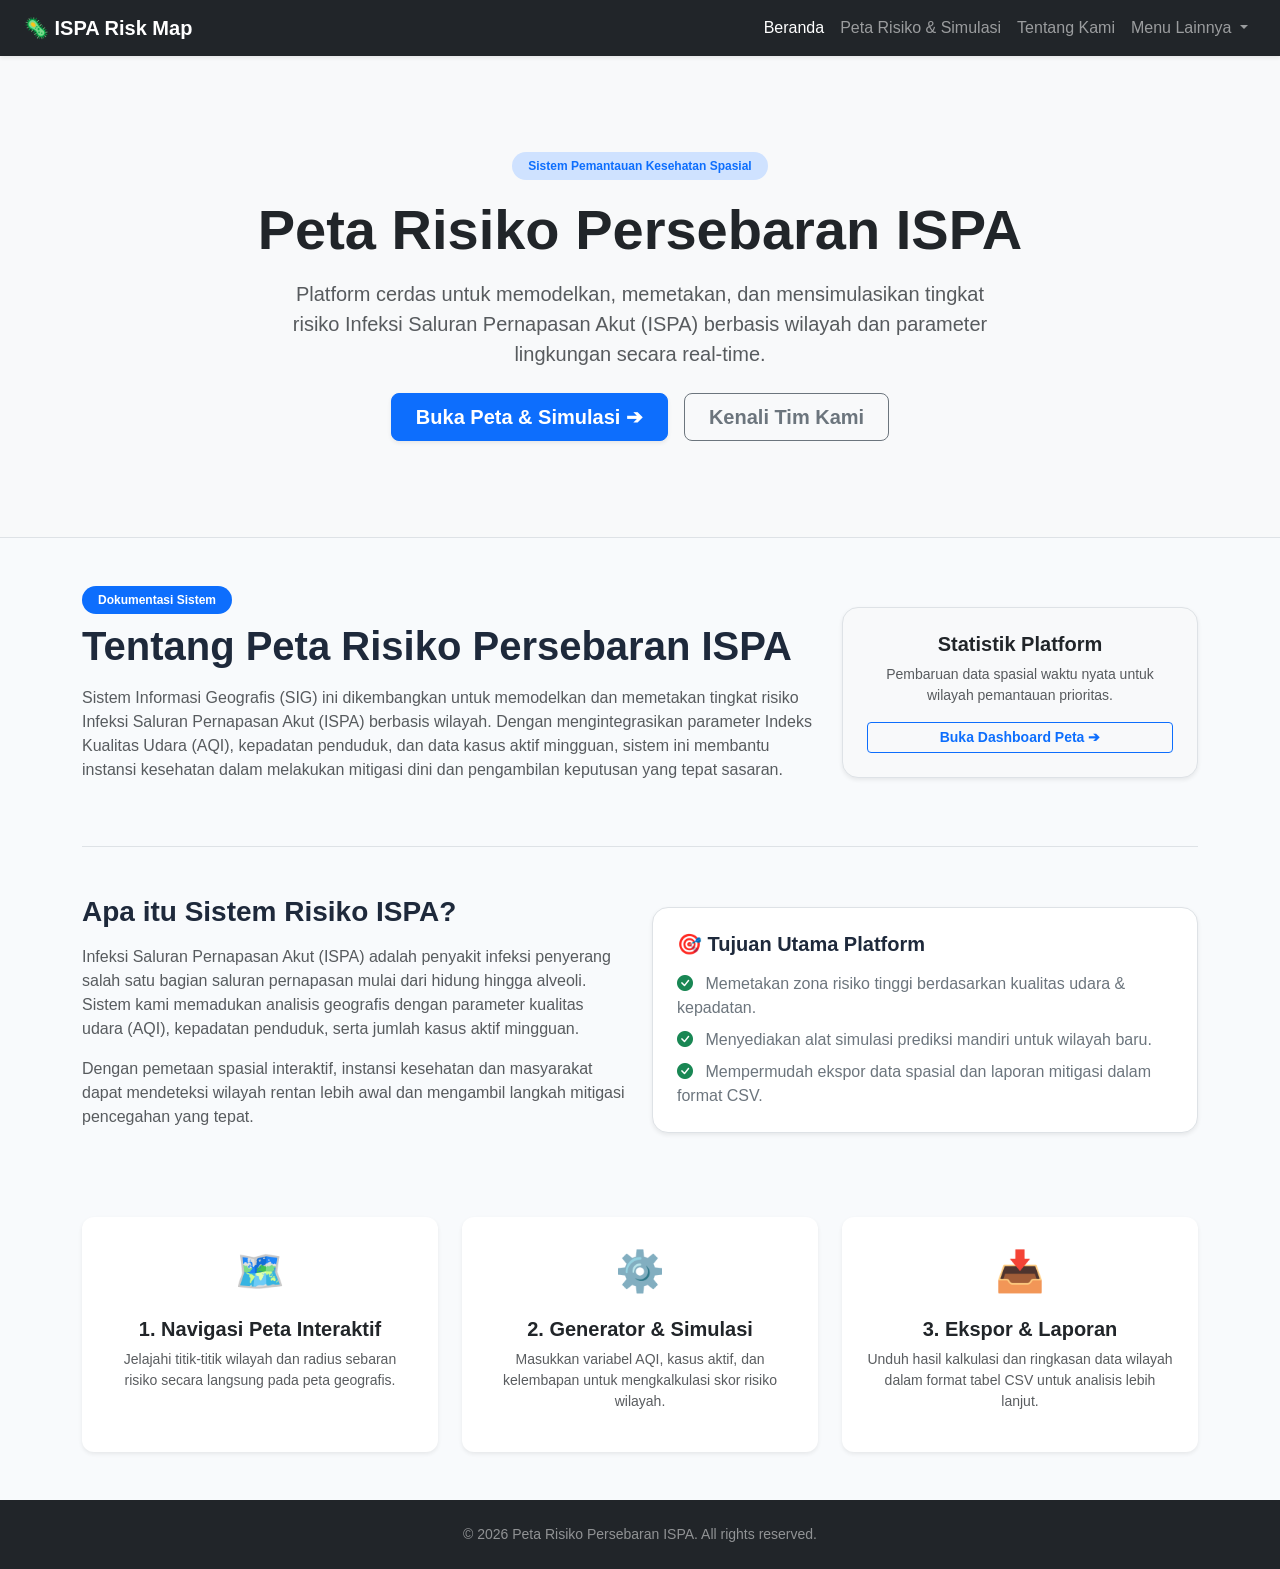
==== pages/index.html @ e72dc07f "Add three page files and some photo asset file" ====
<!DOCTYPE html>
<html lang="id">
<head>
    <meta charset="UTF-8">
    <meta name="viewport" content="width=device-width, initial-scale=1.0">
    <title>Peta Risiko Persebaran ISPA - Beranda</title>
    <!-- Bootstrap CSS -->
    <link rel="stylesheet" href="../css/bootstrap.min.css">
    <!-- Bootstrap Icons -->
    <link rel="stylesheet" href="https://cdn.jsdelivr.net/npm/bootstrap-icons@1.11.3/font/bootstrap-icons.min.css">
    <!-- Custom CSS -->
    <link rel="stylesheet" href="index.css">
</head>
<body>

    <!-- Navbar Standar Navigasi Antarhalaman -->
    <nav class="navbar navbar-expand-lg navbar-dark bg-dark shadow-sm">
        <div class="container-fluid px-4">
            <a class="navbar-brand fw-bold" href="index.html">🦠 ISPA Risk Map</a>
            <button class="navbar-toggler" type="button" data-bs-toggle="collapse" data-bs-target="#navbarNav" aria-controls="navbarNav" aria-expanded="false" aria-label="Toggle navigation">
                <span class="navbar-toggler-icon"></span>
            </button>
            <div class="collapse navbar-collapse" id="navbarNav">
                <ul class="navbar-nav ms-auto">
                    <li class="nav-item">
                        <a class="nav-link active" href="index.html">Beranda</a>
                    </li>
                    <li class="nav-item">
                        <a class="nav-link" href="generator.html">Peta Risiko & Simulasi</a>
                    </li>
                    <li class="nav-item">
                        <a class="nav-link" href="about.html">Tentang Kami</a>
                    </li>
                    <!-- Dropdown Vertical Menu Standar -->
                    <li class="nav-item dropdown">
                        <a class="nav-link dropdown-toggle" href="#" id="navbarDropdown" role="button" data-bs-toggle="dropdown" aria-expanded="false">
                            Menu Lainnya
                        </a>
                        <ul class="dropdown-menu dropdown-menu-end shadow" aria-labelledby="navbarDropdown">
                            <li><a class="dropdown-item" href="generator.html#export">Ekspor Dataset CSV</a></li>
                            <li><a class="dropdown-item" href="about.html">Tentang Tim Pengembang</a></li>
                            <li><hr class="dropdown-divider"></li>
                            <li><a class="dropdown-item text-danger" href="about.html">Bantuan & Kontak</a></li>
                        </ul>
                    </li>
                </ul>
            </div>
        </div>
    </nav>

    <!-- Header / Banner Beranda -->
    <header class="py-5 bg-light border-bottom mb-5">
        <div class="container text-center py-5">
            <span class="badge bg-primary-subtle text-primary mb-3 px-3 py-2 rounded-pill fw-semibold">Sistem Pemantauan Kesehatan Spasial</span>
            <h1 class="display-4 fw-bold text-dark mb-3">Peta Risiko Persebaran ISPA</h1>
            <p class="lead text-muted mx-auto mb-4" style="max-width: 700px;">
                Platform cerdas untuk memodelkan, memetakan, dan mensimulasikan tingkat risiko Infeksi Saluran Pernapasan Akut (ISPA) berbasis wilayah dan parameter lingkungan secara real-time.
            </p>
            <div class="d-flex justify-content-center gap-3">
                <a href="generator.html" class="btn btn-primary btn-lg px-4 fw-semibold shadow-sm">Buka Peta & Simulasi ➔</a>
                <a href="about.html" class="btn btn-outline-secondary btn-lg px-4 fw-semibold">Kenali Tim Kami</a>
            </div>
        </div>
    </header>

    <main class="container mb-5">
        <!-- Bagian Dokumentasi & Penjelasan Sistem (Pindahan dari About) -->
        <section class="mb-5 pb-5 border-bottom" id="documentation">
            <div class="row align-items-center">
                <div class="col-lg-8">
                    <span class="badge bg-primary mb-2 px-3 py-2 rounded-pill">Dokumentasi Sistem</span>
                    <h2 class="fw-bold display-6 mb-3">Tentang Peta Risiko Persebaran ISPA</h2>
                    <p class="text-muted lead fs-6">
                        Sistem Informasi Geografis (SIG) ini dikembangkan untuk memodelkan dan memetakan tingkat risiko Infeksi Saluran Pernapasan Akut (ISPA) berbasis wilayah. Dengan mengintegrasikan parameter Indeks Kualitas Udara (AQI), kepadatan penduduk, dan data kasus aktif mingguan, sistem ini membantu instansi kesehatan dalam melakukan mitigasi dini dan pengambilan keputusan yang tepat sasaran.
                    </p>
                </div>
                <div class="col-lg-4 text-center">
                    <div class="p-4 bg-light rounded-4 shadow-sm border">
                        <h3 class="h5 fw-bold text-dark mb-2">Statistik Platform</h3>
                        <p class="text-muted small mb-3">Pembaruan data spasial waktu nyata untuk wilayah pemantauan prioritas.</p>
                        <a href="generator.html" class="btn btn-outline-primary btn-sm w-100 fw-semibold">Buka Dashboard Peta ➔</a>
                    </div>
                </div>
            </div>
        </section>

        <!-- Definisi & Latar Belakang -->
        <section class="row align-items-center mb-5 pb-4">
            <div class="col-lg-6 mb-4 mb-lg-0">
                <h3 class="fw-bold mb-3">Apa itu Sistem Risiko ISPA?</h3>
                <p class="text-muted">
                    Infeksi Saluran Pernapasan Akut (ISPA) adalah penyakit infeksi penyerang salah satu bagian saluran pernapasan mulai dari hidung hingga alveoli. Sistem kami memadukan analisis geografis dengan parameter kualitas udara (AQI), kepadatan penduduk, serta jumlah kasus aktif mingguan.
                </p>
                <p class="text-muted">
                    Dengan pemetaan spasial interaktif, instansi kesehatan dan masyarakat dapat mendeteksi wilayah rentan lebih awal dan mengambil langkah mitigasi pencegahan yang tepat.
                </p>
            </div>
            <div class="col-lg-6">
                <div class="p-4 bg-white rounded-4 shadow-sm border">
                    <h4 class="h5 fw-bold mb-3">🎯 Tujuan Utama Platform</h4>
                    <ul class="list-unstyled mb-0 d-flex flex-column gap-2 text-secondary">
                        <li><i class="bi bi-check-circle-fill text-success me-2"></i> Memetakan zona risiko tinggi berdasarkan kualitas udara & kepadatan.</li>
                        <li><i class="bi bi-check-circle-fill text-success me-2"></i> Menyediakan alat simulasi prediksi mandiri untuk wilayah baru.</li>
                        <li><i class="bi bi-check-circle-fill text-success me-2"></i> Mempermudah ekspor data spasial dan laporan mitigasi dalam format CSV.</li>
                    </ul>
                </div>
            </div>
        </section>

        <!-- Contoh Penggunaan -->
        <section class="row g-4 text-center">
            <div class="col-md-4">
                <div class="card border-0 shadow-sm h-100 p-4">
                    <div class="fs-1 text-primary mb-3">🗺️</div>
                    <h4 class="h5 fw-bold">1. Navigasi Peta Interaktif</h4>
                    <p class="text-muted small">Jelajahi titik-titik wilayah dan radius sebaran risiko secara langsung pada peta geografis.</p>
                </div>
            </div>
            <div class="col-md-4">
                <div class="card border-0 shadow-sm h-100 p-4">
                    <div class="fs-1 text-warning mb-3">⚙️</div>
                    <h4 class="h5 fw-bold">2. Generator & Simulasi</h4>
                    <p class="text-muted small">Masukkan variabel AQI, kasus aktif, dan kelembapan untuk mengkalkulasi skor risiko wilayah.</p>
                </div>
            </div>
            <div class="col-md-4">
                <div class="card border-0 shadow-sm h-100 p-4">
                    <div class="fs-1 text-success mb-3">📥</div>
                    <h4 class="h5 fw-bold">3. Ekspor & Laporan</h4>
                    <p class="text-muted small">Unduh hasil kalkulasi dan ringkasan data wilayah dalam format tabel CSV untuk analisis lebih lanjut.</p>
                </div>
            </div>
        </section>
    </main>

    <!-- Footer -->
    <footer class="bg-dark text-white text-center py-4 mt-auto">
        <div class="container">
            <p class="small mb-0 text-white-50">&copy; 2026 Peta Risiko Persebaran ISPA. All rights reserved.</p>
        </div>
    </footer>

    <!-- Bootstrap JS Bundle -->
    <script src="https://cdn.jsdelivr.net/npm/bootstrap@5.3.2/dist/js/bootstrap.bundle.min.js"></script>
</body>
</html>
---- pages/index.css ----
body {
    background-color: #f8fafc;
    font-family: 'Segoe UI', Tahoma, Geneva, Verdana, sans-serif;
    color: #1e293b;
}

.card {
    transition: transform 0.2s ease, box-shadow 0.2s ease;
    border-radius: 12px;
    border: 1px solid #e2e8f0;
}

.card:hover {
    transform: translateY(-4px);
    box-shadow: 0 10px 20px rgba(0, 0, 0, 0.06) !important;
}
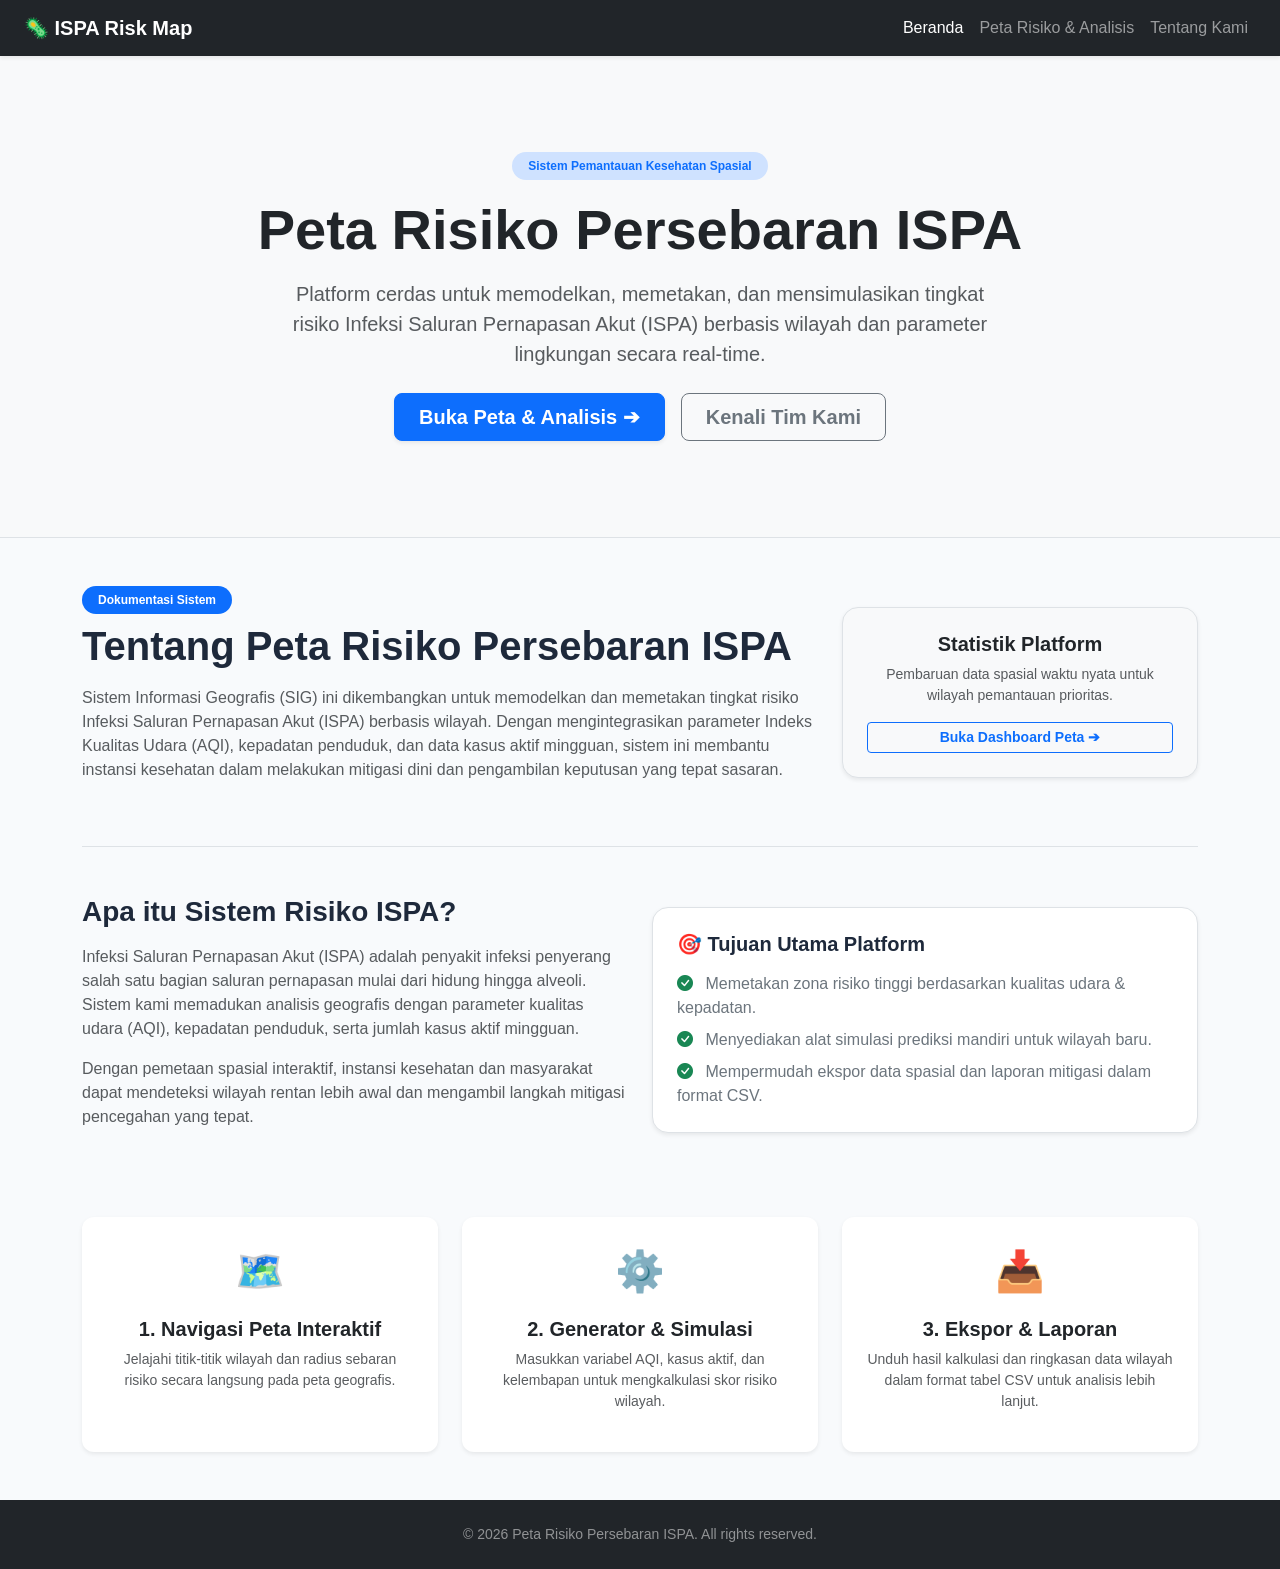
==== commit 5f405015: "Update to v1.1" ====
--- a/pages/index.html
+++ b/pages/index.html
@@ -9,7 +9,7 @@
     <!-- Bootstrap Icons -->
     <link rel="stylesheet" href="https://cdn.jsdelivr.net/npm/bootstrap-icons@1.11.3/font/bootstrap-icons.min.css">
     <!-- Custom CSS -->
-    <link rel="stylesheet" href="index.css">
+    <link rel="stylesheet" href="../css/index.css">
 </head>
 <body>
 
@@ -26,22 +26,10 @@
                         <a class="nav-link active" href="index.html">Beranda</a>
                     </li>
                     <li class="nav-item">
-                        <a class="nav-link" href="generator.html">Peta Risiko & Simulasi</a>
+                        <a class="nav-link" href="generator.html">Peta Risiko & Analisis</a>
                     </li>
                     <li class="nav-item">
                         <a class="nav-link" href="about.html">Tentang Kami</a>
-                    </li>
-                    <!-- Dropdown Vertical Menu Standar -->
-                    <li class="nav-item dropdown">
-                        <a class="nav-link dropdown-toggle" href="#" id="navbarDropdown" role="button" data-bs-toggle="dropdown" aria-expanded="false">
-                            Menu Lainnya
-                        </a>
-                        <ul class="dropdown-menu dropdown-menu-end shadow" aria-labelledby="navbarDropdown">
-                            <li><a class="dropdown-item" href="generator.html#export">Ekspor Dataset CSV</a></li>
-                            <li><a class="dropdown-item" href="about.html">Tentang Tim Pengembang</a></li>
-                            <li><hr class="dropdown-divider"></li>
-                            <li><a class="dropdown-item text-danger" href="about.html">Bantuan & Kontak</a></li>
-                        </ul>
                     </li>
                 </ul>
             </div>
@@ -57,7 +45,7 @@
                 Platform cerdas untuk memodelkan, memetakan, dan mensimulasikan tingkat risiko Infeksi Saluran Pernapasan Akut (ISPA) berbasis wilayah dan parameter lingkungan secara real-time.
             </p>
             <div class="d-flex justify-content-center gap-3">
-                <a href="generator.html" class="btn btn-primary btn-lg px-4 fw-semibold shadow-sm">Buka Peta & Simulasi ➔</a>
+                <a href="generator.html" class="btn btn-primary btn-lg px-4 fw-semibold shadow-sm">Buka Peta & Analisis ➔</a>
                 <a href="about.html" class="btn btn-outline-secondary btn-lg px-4 fw-semibold">Kenali Tim Kami</a>
             </div>
         </div>
--- a/css/index.css
+++ b/css/index.css
@@ -0,0 +1,16 @@
+body {
+    background-color: #f8fafc;
+    font-family: 'Segoe UI', Tahoma, Geneva, Verdana, sans-serif;
+    color: #1e293b;
+}
+
+.card {
+    transition: transform 0.2s ease, box-shadow 0.2s ease;
+    border-radius: 12px;
+    border: 1px solid #e2e8f0;
+}
+
+.card:hover {
+    transform: translateY(-4px);
+    box-shadow: 0 10px 20px rgba(0, 0, 0, 0.06) !important;
+}
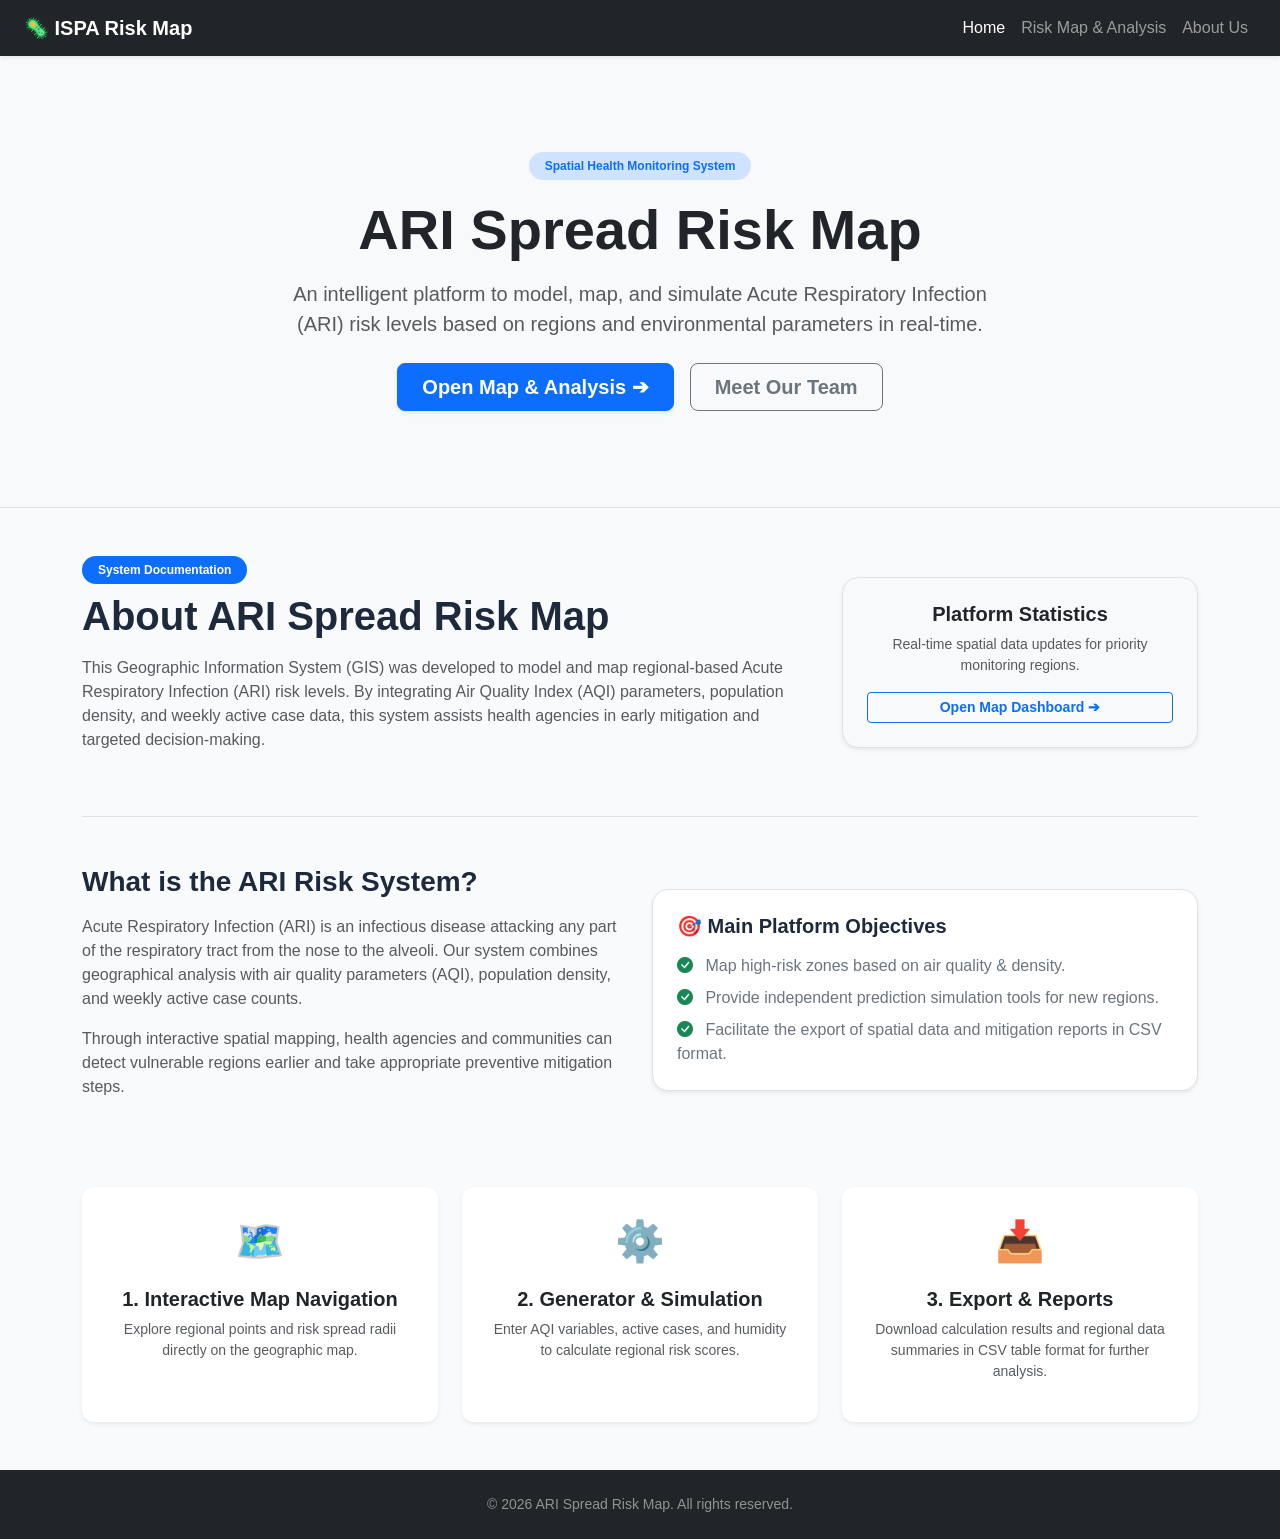
==== commit 4f9aa1d0: "Translated to English language" ====
--- a/pages/index.html
+++ b/pages/index.html
@@ -1,19 +1,15 @@
 <!DOCTYPE html>
-<html lang="id">
+<html lang="en">
 <head>
     <meta charset="UTF-8">
     <meta name="viewport" content="width=device-width, initial-scale=1.0">
-    <title>Peta Risiko Persebaran ISPA - Beranda</title>
-    <!-- Bootstrap CSS -->
+    <title>ARI Spread Risk Map - Home</title>
     <link rel="stylesheet" href="../css/bootstrap.min.css">
-    <!-- Bootstrap Icons -->
     <link rel="stylesheet" href="https://cdn.jsdelivr.net/npm/bootstrap-icons@1.11.3/font/bootstrap-icons.min.css">
-    <!-- Custom CSS -->
     <link rel="stylesheet" href="../css/index.css">
 </head>
 <body>
 
-    <!-- Navbar Standar Navigasi Antarhalaman -->
     <nav class="navbar navbar-expand-lg navbar-dark bg-dark shadow-sm">
         <div class="container-fluid px-4">
             <a class="navbar-brand fw-bold" href="index.html">🦠 ISPA Risk Map</a>
@@ -23,112 +19,106 @@
             <div class="collapse navbar-collapse" id="navbarNav">
                 <ul class="navbar-nav ms-auto">
                     <li class="nav-item">
-                        <a class="nav-link active" href="index.html">Beranda</a>
+                        <a class="nav-link active" href="index.html">Home</a>
                     </li>
                     <li class="nav-item">
-                        <a class="nav-link" href="generator.html">Peta Risiko & Analisis</a>
+                        <a class="nav-link" href="generator.html">Risk Map & Analysis</a>
                     </li>
                     <li class="nav-item">
-                        <a class="nav-link" href="about.html">Tentang Kami</a>
+                        <a class="nav-link" href="about.html">About Us</a>
                     </li>
                 </ul>
             </div>
         </div>
     </nav>
 
-    <!-- Header / Banner Beranda -->
     <header class="py-5 bg-light border-bottom mb-5">
         <div class="container text-center py-5">
-            <span class="badge bg-primary-subtle text-primary mb-3 px-3 py-2 rounded-pill fw-semibold">Sistem Pemantauan Kesehatan Spasial</span>
-            <h1 class="display-4 fw-bold text-dark mb-3">Peta Risiko Persebaran ISPA</h1>
+            <span class="badge bg-primary-subtle text-primary mb-3 px-3 py-2 rounded-pill fw-semibold">Spatial Health Monitoring System</span>
+            <h1 class="display-4 fw-bold text-dark mb-3">ARI Spread Risk Map</h1>
             <p class="lead text-muted mx-auto mb-4" style="max-width: 700px;">
-                Platform cerdas untuk memodelkan, memetakan, dan mensimulasikan tingkat risiko Infeksi Saluran Pernapasan Akut (ISPA) berbasis wilayah dan parameter lingkungan secara real-time.
+                An intelligent platform to model, map, and simulate Acute Respiratory Infection (ARI) risk levels based on regions and environmental parameters in real-time.
             </p>
             <div class="d-flex justify-content-center gap-3">
-                <a href="generator.html" class="btn btn-primary btn-lg px-4 fw-semibold shadow-sm">Buka Peta & Analisis ➔</a>
-                <a href="about.html" class="btn btn-outline-secondary btn-lg px-4 fw-semibold">Kenali Tim Kami</a>
+                <a href="generator.html" class="btn btn-primary btn-lg px-4 fw-semibold shadow-sm">Open Map & Analysis ➔</a>
+                <a href="about.html" class="btn btn-outline-secondary btn-lg px-4 fw-semibold">Meet Our Team</a>
             </div>
         </div>
     </header>
 
     <main class="container mb-5">
-        <!-- Bagian Dokumentasi & Penjelasan Sistem (Pindahan dari About) -->
         <section class="mb-5 pb-5 border-bottom" id="documentation">
             <div class="row align-items-center">
                 <div class="col-lg-8">
-                    <span class="badge bg-primary mb-2 px-3 py-2 rounded-pill">Dokumentasi Sistem</span>
-                    <h2 class="fw-bold display-6 mb-3">Tentang Peta Risiko Persebaran ISPA</h2>
+                    <span class="badge bg-primary mb-2 px-3 py-2 rounded-pill">System Documentation</span>
+                    <h2 class="fw-bold display-6 mb-3">About ARI Spread Risk Map</h2>
                     <p class="text-muted lead fs-6">
-                        Sistem Informasi Geografis (SIG) ini dikembangkan untuk memodelkan dan memetakan tingkat risiko Infeksi Saluran Pernapasan Akut (ISPA) berbasis wilayah. Dengan mengintegrasikan parameter Indeks Kualitas Udara (AQI), kepadatan penduduk, dan data kasus aktif mingguan, sistem ini membantu instansi kesehatan dalam melakukan mitigasi dini dan pengambilan keputusan yang tepat sasaran.
+                        This Geographic Information System (GIS) was developed to model and map regional-based Acute Respiratory Infection (ARI) risk levels. By integrating Air Quality Index (AQI) parameters, population density, and weekly active case data, this system assists health agencies in early mitigation and targeted decision-making.
                     </p>
                 </div>
                 <div class="col-lg-4 text-center">
                     <div class="p-4 bg-light rounded-4 shadow-sm border">
-                        <h3 class="h5 fw-bold text-dark mb-2">Statistik Platform</h3>
-                        <p class="text-muted small mb-3">Pembaruan data spasial waktu nyata untuk wilayah pemantauan prioritas.</p>
-                        <a href="generator.html" class="btn btn-outline-primary btn-sm w-100 fw-semibold">Buka Dashboard Peta ➔</a>
+                        <h3 class="h5 fw-bold text-dark mb-2">Platform Statistics</h3>
+                        <p class="text-muted small mb-3">Real-time spatial data updates for priority monitoring regions.</p>
+                        <a href="generator.html" class="btn btn-outline-primary btn-sm w-100 fw-semibold">Open Map Dashboard ➔</a>
                     </div>
                 </div>
             </div>
         </section>
 
-        <!-- Definisi & Latar Belakang -->
         <section class="row align-items-center mb-5 pb-4">
             <div class="col-lg-6 mb-4 mb-lg-0">
-                <h3 class="fw-bold mb-3">Apa itu Sistem Risiko ISPA?</h3>
+                <h3 class="fw-bold mb-3">What is the ARI Risk System?</h3>
                 <p class="text-muted">
-                    Infeksi Saluran Pernapasan Akut (ISPA) adalah penyakit infeksi penyerang salah satu bagian saluran pernapasan mulai dari hidung hingga alveoli. Sistem kami memadukan analisis geografis dengan parameter kualitas udara (AQI), kepadatan penduduk, serta jumlah kasus aktif mingguan.
+                    Acute Respiratory Infection (ARI) is an infectious disease attacking any part of the respiratory tract from the nose to the alveoli. Our system combines geographical analysis with air quality parameters (AQI), population density, and weekly active case counts.
                 </p>
                 <p class="text-muted">
-                    Dengan pemetaan spasial interaktif, instansi kesehatan dan masyarakat dapat mendeteksi wilayah rentan lebih awal dan mengambil langkah mitigasi pencegahan yang tepat.
+                    Through interactive spatial mapping, health agencies and communities can detect vulnerable regions earlier and take appropriate preventive mitigation steps.
                 </p>
             </div>
             <div class="col-lg-6">
                 <div class="p-4 bg-white rounded-4 shadow-sm border">
-                    <h4 class="h5 fw-bold mb-3">🎯 Tujuan Utama Platform</h4>
+                    <h4 class="h5 fw-bold mb-3">🎯 Main Platform Objectives</h4>
                     <ul class="list-unstyled mb-0 d-flex flex-column gap-2 text-secondary">
-                        <li><i class="bi bi-check-circle-fill text-success me-2"></i> Memetakan zona risiko tinggi berdasarkan kualitas udara & kepadatan.</li>
-                        <li><i class="bi bi-check-circle-fill text-success me-2"></i> Menyediakan alat simulasi prediksi mandiri untuk wilayah baru.</li>
-                        <li><i class="bi bi-check-circle-fill text-success me-2"></i> Mempermudah ekspor data spasial dan laporan mitigasi dalam format CSV.</li>
+                        <li><i class="bi bi-check-circle-fill text-success me-2"></i> Map high-risk zones based on air quality & density.</li>
+                        <li><i class="bi bi-check-circle-fill text-success me-2"></i> Provide independent prediction simulation tools for new regions.</li>
+                        <li><i class="bi bi-check-circle-fill text-success me-2"></i> Facilitate the export of spatial data and mitigation reports in CSV format.</li>
                     </ul>
                 </div>
             </div>
         </section>
 
-        <!-- Contoh Penggunaan -->
         <section class="row g-4 text-center">
             <div class="col-md-4">
                 <div class="card border-0 shadow-sm h-100 p-4">
                     <div class="fs-1 text-primary mb-3">🗺️</div>
-                    <h4 class="h5 fw-bold">1. Navigasi Peta Interaktif</h4>
-                    <p class="text-muted small">Jelajahi titik-titik wilayah dan radius sebaran risiko secara langsung pada peta geografis.</p>
+                    <h4 class="h5 fw-bold">1. Interactive Map Navigation</h4>
+                    <p class="text-muted small">Explore regional points and risk spread radii directly on the geographic map.</p>
                 </div>
             </div>
             <div class="col-md-4">
                 <div class="card border-0 shadow-sm h-100 p-4">
                     <div class="fs-1 text-warning mb-3">⚙️</div>
-                    <h4 class="h5 fw-bold">2. Generator & Simulasi</h4>
-                    <p class="text-muted small">Masukkan variabel AQI, kasus aktif, dan kelembapan untuk mengkalkulasi skor risiko wilayah.</p>
+                    <h4 class="h5 fw-bold">2. Generator & Simulation</h4>
+                    <p class="text-muted small">Enter AQI variables, active cases, and humidity to calculate regional risk scores.</p>
                 </div>
             </div>
             <div class="col-md-4">
                 <div class="card border-0 shadow-sm h-100 p-4">
                     <div class="fs-1 text-success mb-3">📥</div>
-                    <h4 class="h5 fw-bold">3. Ekspor & Laporan</h4>
-                    <p class="text-muted small">Unduh hasil kalkulasi dan ringkasan data wilayah dalam format tabel CSV untuk analisis lebih lanjut.</p>
+                    <h4 class="h5 fw-bold">3. Export & Reports</h4>
+                    <p class="text-muted small">Download calculation results and regional data summaries in CSV table format for further analysis.</p>
                 </div>
             </div>
         </section>
     </main>
 
-    <!-- Footer -->
     <footer class="bg-dark text-white text-center py-4 mt-auto">
         <div class="container">
-            <p class="small mb-0 text-white-50">&copy; 2026 Peta Risiko Persebaran ISPA. All rights reserved.</p>
+            <p class="small mb-0 text-white-50">&copy; 2026 ARI Spread Risk Map. All rights reserved.</p>
         </div>
     </footer>
 
-    <!-- Bootstrap JS Bundle -->
     <script src="https://cdn.jsdelivr.net/npm/bootstrap@5.3.2/dist/js/bootstrap.bundle.min.js"></script>
 </body>
 </html>
